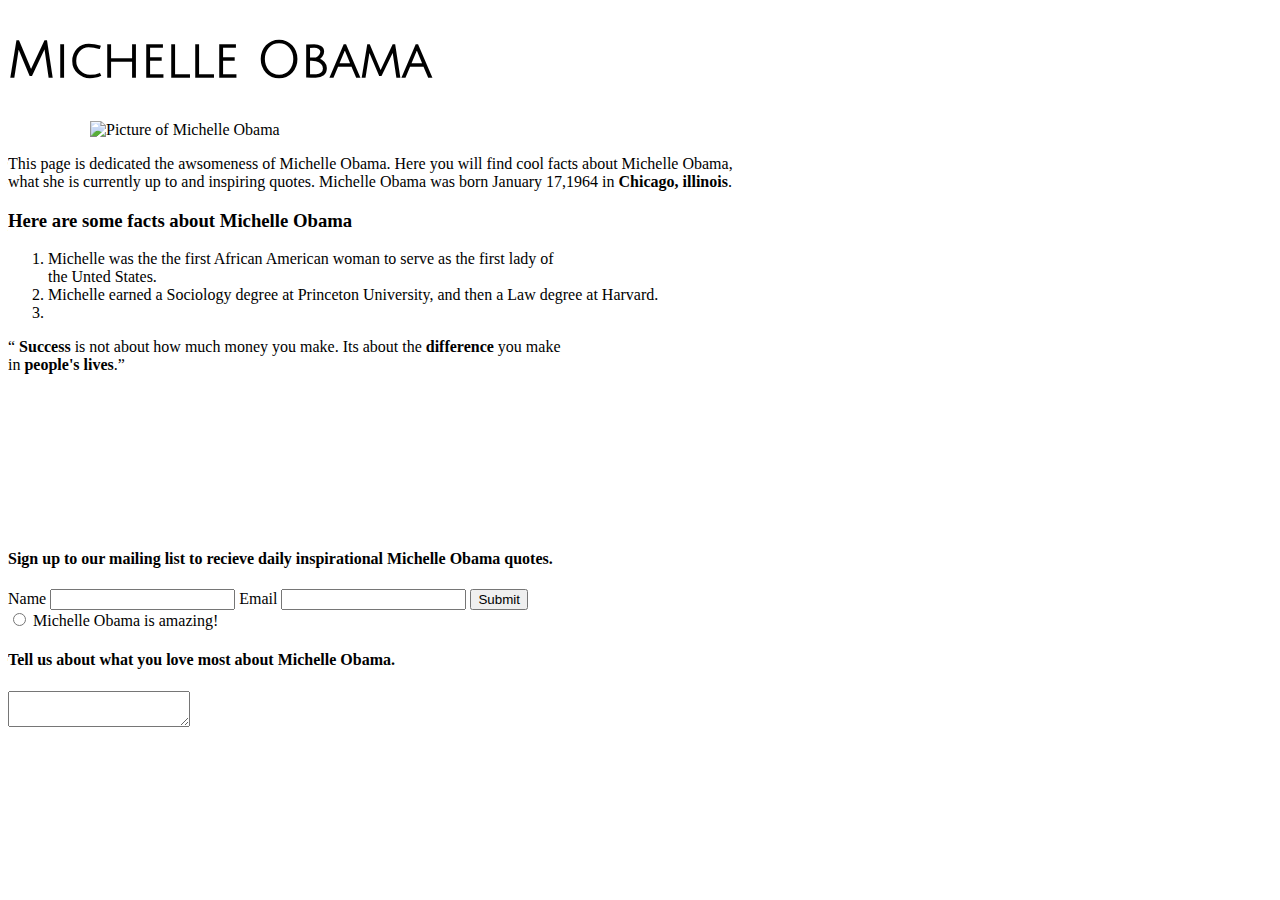
==== fanpage.html @ 24041abb "new-font-image-chage" ====
<!DOCTYPE html>
<html lang="en">
  <head> 
    <link href="https://fonts.googleapis.com/css2?family=Julius+Sans+One&display=swap" rel="stylesheet">
    <meta charset="utf-8">
    <style>
.center {
  display: block;
  margin-left: auto;
  margin-right: auto;
  width: 1100px;
}
.title {
  font-family: Julius Sans One; font-size: 50px;
}
    </style>
  </head>
<body>
<h1 class="title">Michelle Obama</h1>
<img src="e41dfcac-9239-40ca-99b1-d0a3b1ed00ad_1302751_TABLET_LANDSCAPE_LARGE_16_9.jpg" alt="Picture of Michelle Obama" class="center">
<p>This page is dedicated the awsomeness of Michelle Obama. Here you will find
 cool facts about Michelle Obama,<br> what she is currently up to and inspiring quotes.
Michelle Obama was born January 17,1964 in <b>Chicago, illinois</b>.</p>

<h3>Here are some facts about Michelle Obama</h3>
<ol>
    <li>Michelle was the the first African American woman to serve as the first lady of <br>
    the Unted States.</li>
    <li>Michelle earned a Sociology degree at Princeton University, and then a Law degree at Harvard.</li>
    <li></li>
</ol>

<q> <b>Success</b> is not about how much money you make. Its about the <b>difference</b> you make <br>
    in <b>people's lives</b>.</q>

    <div>
        <iframe src="https://www.youtube.com/embed/ln3wAdRAim4" title="First Lady Michelle Obama Carpool Karaoke" frameborder="0" allow="accelerometer; autoplay; clipboard-write; encrypted-media; gyroscope; picture-in-picture"> 
        </iframe>
    </div>

    <h4>Sign up to our mailing list to recieve daily inspirational Michelle Obama quotes.</h4>
    <form>
    <label>Name</label>
    <input type="text">

    <label>Email</label>
    <input type="text">

    <button>Submit</button>
    </form>

    <input type="radio" id="q1" id="q2" id="q3">

    <label for q1 >Michelle Obama is amazing!</label>


<h4>Tell us about what you love most about Michelle Obama.</h4>
    <textarea></textarea>
</body>
</html>
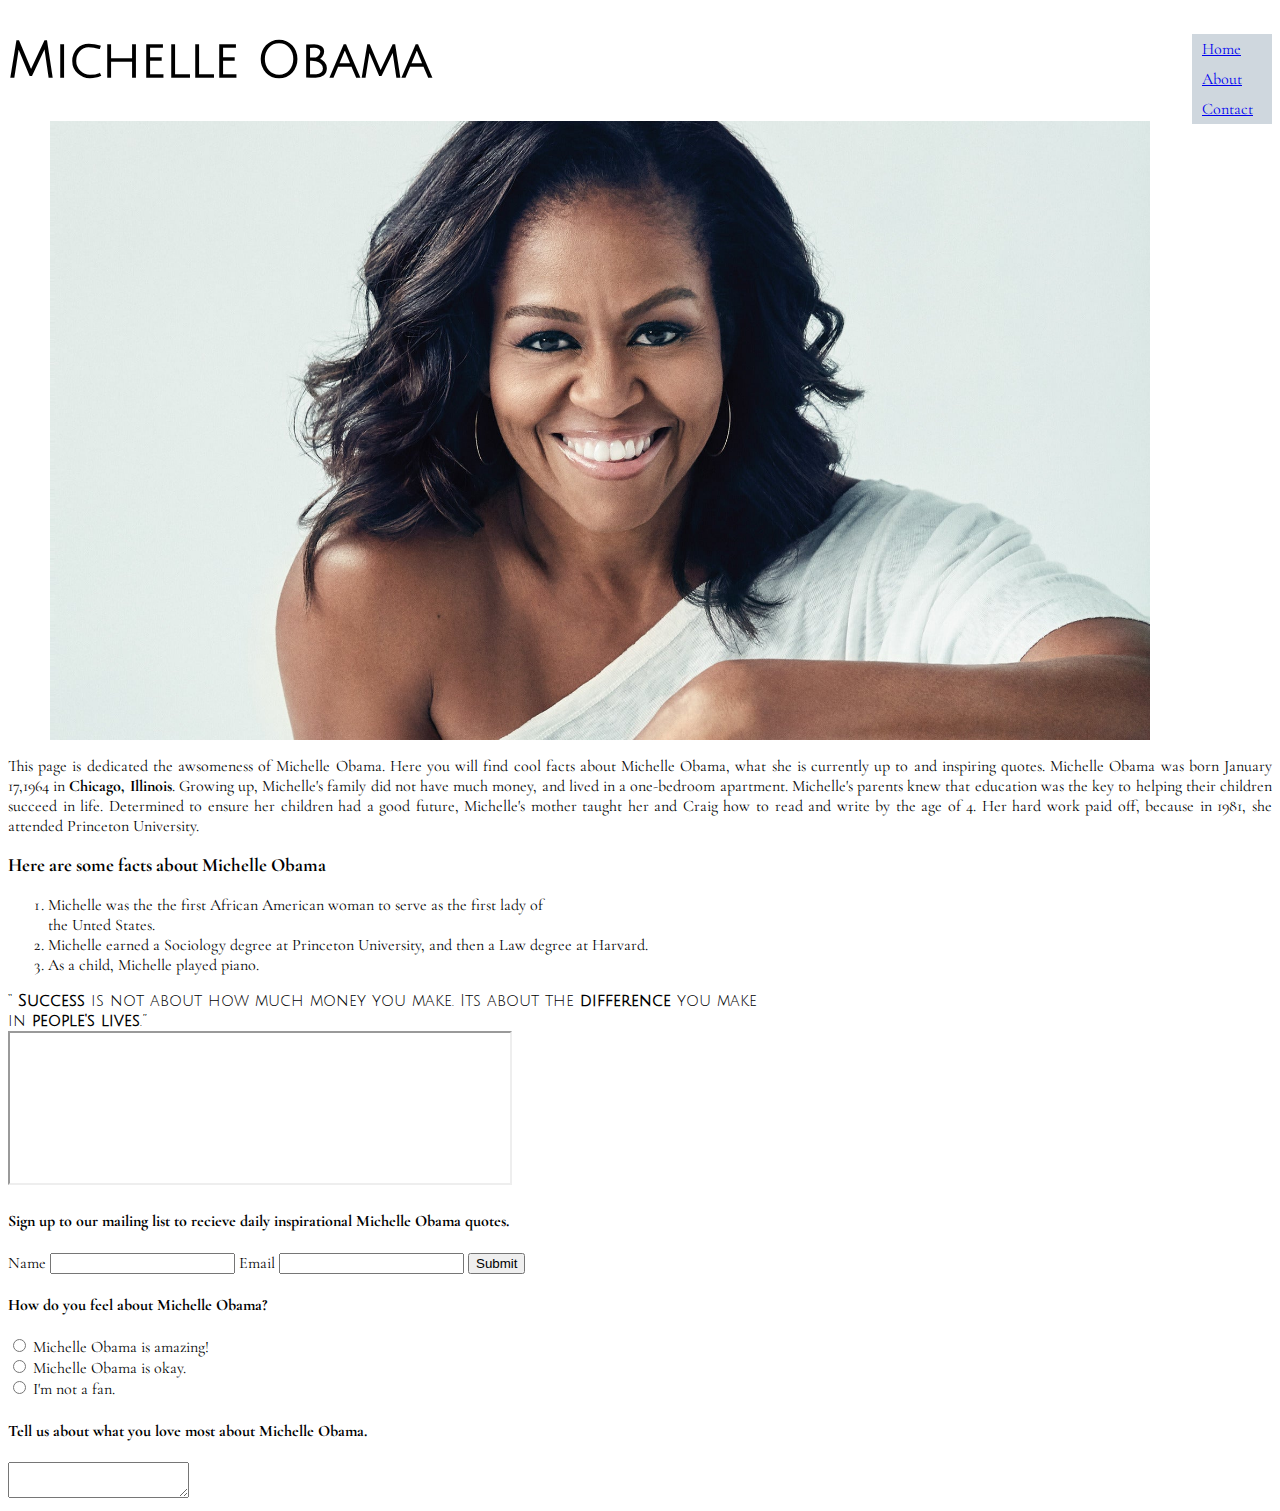
==== commit 65721fdc: "new-nav-bar" ====
--- a/fanpage.html
+++ b/fanpage.html
@@ -1,7 +1,7 @@
 <!DOCTYPE html>
 <html lang="en">
   <head> 
-    <link href="https://fonts.googleapis.com/css2?family=Julius+Sans+One&display=swap" rel="stylesheet">
+    <link href="https://fonts.googleapis.com/css2?family=Cormorant+Garamond:wght@300&family=Julius+Sans+One&display=swap" rel="stylesheet">
     <meta charset="utf-8">
     <style>
 .center {
@@ -13,33 +13,78 @@
 .title {
   font-family: Julius Sans One; font-size: 50px;
 }
+
+.quote {  
+  font-family: Julius Sans One, sans-serif;
+}
+.body {
+  font-family: Cormorant Garamond, serif;
+}
+.video {
+  display: inline-block;
+  margin-left: auto;
+  margin-right: auto;
+  width: 500px;
+}
+ul {
+  list-style-type: none;
+  margin: 0;
+  padding: 0%;
+}
+li a {
+  text-align: left;
+  padding: 5px 10px;
+  display: block;
+  width: 60px;
+  background-color: rgb(207, 215, 222);
+}
+.topnav-right {
+  float: right;
+}
+.p1 {
+  text-align: justify;
+}
     </style>
   </head>
-<body>
+<body class="body">
+<div class="topnav-right">
+<ul>
+  <li><a href="#Home">Home</a></li>
+  <li><a href="#About">About</a></li>
+  <li><a href="#Contact">Contact</a></li>
+</ul>
+</div>
+
 <h1 class="title">Michelle Obama</h1>
-<img src="e41dfcac-9239-40ca-99b1-d0a3b1ed00ad_1302751_TABLET_LANDSCAPE_LARGE_16_9.jpg" alt="Picture of Michelle Obama" class="center">
-<p>This page is dedicated the awsomeness of Michelle Obama. Here you will find
- cool facts about Michelle Obama,<br> what she is currently up to and inspiring quotes.
-Michelle Obama was born January 17,1964 in <b>Chicago, illinois</b>.</p>
+<img src="Assets/MichelleO.jpg" alt="Picture of Michelle Obama" class="center">
+<p class="p1">This page is dedicated the awsomeness of Michelle Obama. Here you will find
+ cool facts about Michelle Obama, what she is currently up to and inspiring quotes.
+Michelle Obama was born January 17,1964 in <b>Chicago, Illinois</b>.
+Growing up, Michelle's family did not have much money, and lived in a one-bedroom apartment.
+Michelle's parents knew that education was the key to helping their children succeed in life. 
+Determined to ensure her children had a good future, Michelle's mother taught her and Craig how to 
+read and write by the age of 4. Her hard work paid off, because in 1981, she attended Princeton University.</p>
 
 <h3>Here are some facts about Michelle Obama</h3>
 <ol>
     <li>Michelle was the the first African American woman to serve as the first lady of <br>
     the Unted States.</li>
     <li>Michelle earned a Sociology degree at Princeton University, and then a Law degree at Harvard.</li>
-    <li></li>
+    <li>As a child, Michelle played piano.</li>
 </ol>
 
-<q> <b>Success</b> is not about how much money you make. Its about the <b>difference</b> you make <br>
+<q class="quote"> <b>Success</b> is not about how much money you make. Its about the <b>difference</b> you make <br>
     in <b>people's lives</b>.</q>
+    <b></b>
 
     <div>
-        <iframe src="https://www.youtube.com/embed/ln3wAdRAim4" title="First Lady Michelle Obama Carpool Karaoke" frameborder="0" allow="accelerometer; autoplay; clipboard-write; encrypted-media; gyroscope; picture-in-picture"> 
+        <iframe src="https://www.youtube.com/embed/ln3wAdRAim4" title="First Lady Michelle Obama Carpool Karaoke" frameborder="100" allow="accelerometer; autoplay; clipboard-write; encrypted-media; gyroscope; picture-in-picture" class="video"> 
         </iframe>
     </div>
 
     <h4>Sign up to our mailing list to recieve daily inspirational Michelle Obama quotes.</h4>
     <form>
+ 
     <label>Name</label>
     <input type="text">
 
@@ -49,12 +94,22 @@
     <button>Submit</button>
     </form>
 
-    <input type="radio" id="q1" id="q2" id="q3">
+    <h4>How do you feel about Michelle Obama?</h4> 
 
-    <label for q1 >Michelle Obama is amazing!</label>
+    <input type="radio" id="q1", id="q2", id="q3">
+    <label for= "q1">Michelle Obama is amazing!</label> <br>
+
+    <input type="radio" id="q2">
+    <label for="q2">Michelle Obama is okay.</label> <br>
+
+    <input type="radio"  id="q3">
+    <label for="q3">I'm not a fan.</label> 
+
 
 
 <h4>Tell us about what you love most about Michelle Obama.</h4>
     <textarea></textarea>
+
+
 </body>
 </html>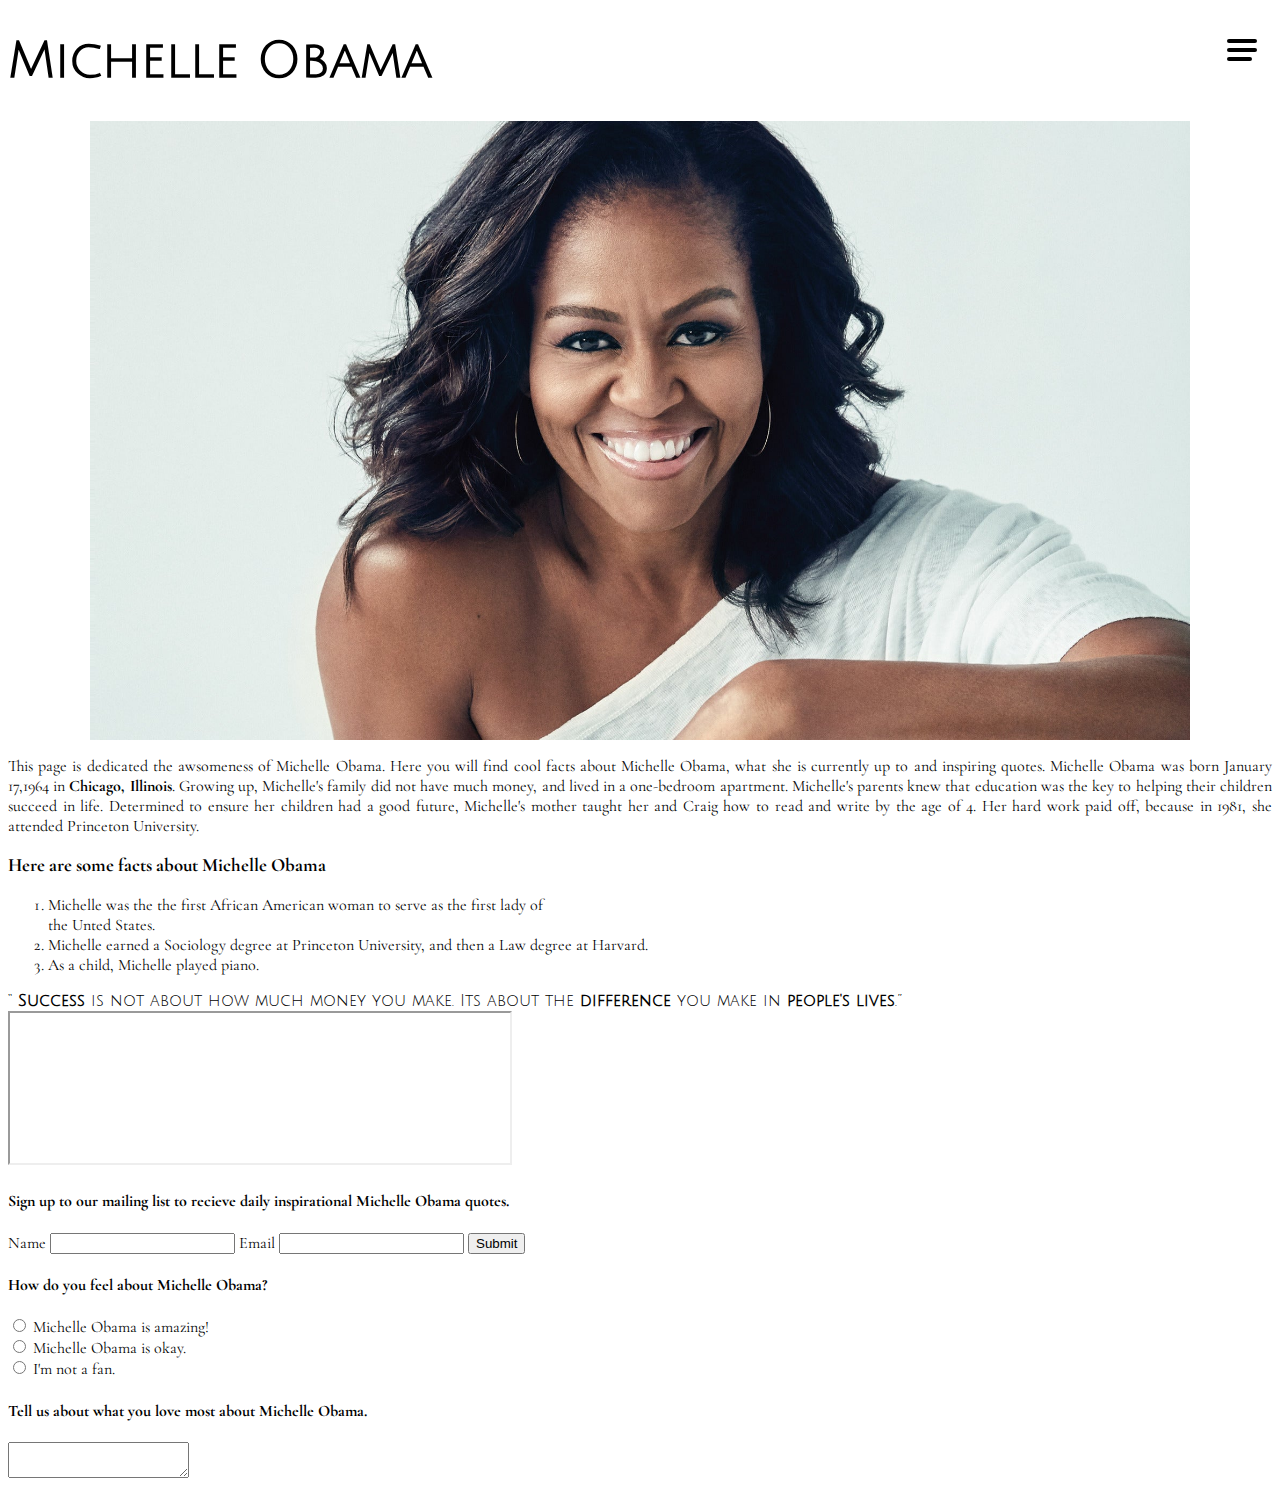
==== commit 253aeccb: "responsive-styling-branch" ====
--- a/fanpage.html
+++ b/fanpage.html
@@ -1,58 +1,23 @@
 <!DOCTYPE html>
 <html lang="en">
   <head> 
-    <link href="https://fonts.googleapis.com/css2?family=Cormorant+Garamond:wght@300&family=Julius+Sans+One&display=swap" rel="stylesheet">
+    <link rel="stylesheet" type="text/css" href="Assets/fanpage.css">
     <meta charset="utf-8">
+    <meta name="viewport" content="width=device-width, initial-scale=1.0">
     <style>
-.center {
-  display: block;
-  margin-left: auto;
-  margin-right: auto;
-  width: 1100px;
-}
-.title {
-  font-family: Julius Sans One; font-size: 50px;
-}
-
-.quote {  
-  font-family: Julius Sans One, sans-serif;
-}
-.body {
-  font-family: Cormorant Garamond, serif;
-}
-.video {
-  display: inline-block;
-  margin-left: auto;
-  margin-right: auto;
-  width: 500px;
-}
-ul {
-  list-style-type: none;
-  margin: 0;
-  padding: 0%;
-}
-li a {
-  text-align: left;
-  padding: 5px 10px;
-  display: block;
-  width: 60px;
-  background-color: rgb(207, 215, 222);
-}
-.topnav-right {
-  float: right;
-}
-.p1 {
-  text-align: justify;
-}
+      @import url('https://fonts.googleapis.com/css2?family=Cormorant+Garamond:wght@300&family=Julius+Sans+One&display=swap');
     </style>
   </head>
 <body class="body">
-<div class="topnav-right">
-<ul>
-  <li><a href="#Home">Home</a></li>
-  <li><a href="#About">About</a></li>
-  <li><a href="#Contact">Contact</a></li>
-</ul>
+
+<div class="wrapper">
+
+<a href="#" class="nav">
+  <div class="one"></div>
+  <div class="two"></div>
+  <div class="three"></div>
+</a>
+
 </div>
 
 <h1 class="title">Michelle Obama</h1>
@@ -73,7 +38,7 @@
     <li>As a child, Michelle played piano.</li>
 </ol>
 
-<q class="quote"> <b>Success</b> is not about how much money you make. Its about the <b>difference</b> you make <br>
+<q class="quote"> <b>Success</b> is not about how much money you make. Its about the <b>difference</b> you make 
     in <b>people's lives</b>.</q>
     <b></b>
 
--- a/Assets/fanpage.css
+++ b/Assets/fanpage.css
@@ -0,0 +1,55 @@
+
+.center {
+    display: block;
+    margin-left: auto;
+    margin-right: auto;
+    width: 1100px;
+  }
+
+  .title {
+    font-family: Julius Sans One; font-size: 50px;
+  }
+  
+  .quote {  
+    font-family: Julius Sans One, sans-serif;
+  }
+  .body {
+    font-family: Cormorant Garamond, serif;
+  }
+  .video {
+    display: inline-block;
+    margin-left: auto;
+    margin-right: auto;
+    width: 500px;
+  }
+  .p1 {
+    text-align: justify;
+  }
+  .nav div {
+    height: 4px;
+    background-color: black;
+    margin: 5px;
+    border-radius: 25px;
+  }
+  .nav {
+    float: right;
+  }
+  .nav {
+    width: 50px;
+    display: inline-block;
+    margin: 3em 3 0 3em;
+    transition: 0.3s;
+   
+  }
+  .one {
+    width: 30px;
+  }
+  .two {
+    width: 30px;
+  }
+  .three {
+    width: 25px;
+  }
+  .nav:hover div {
+    width: 30px;
+  }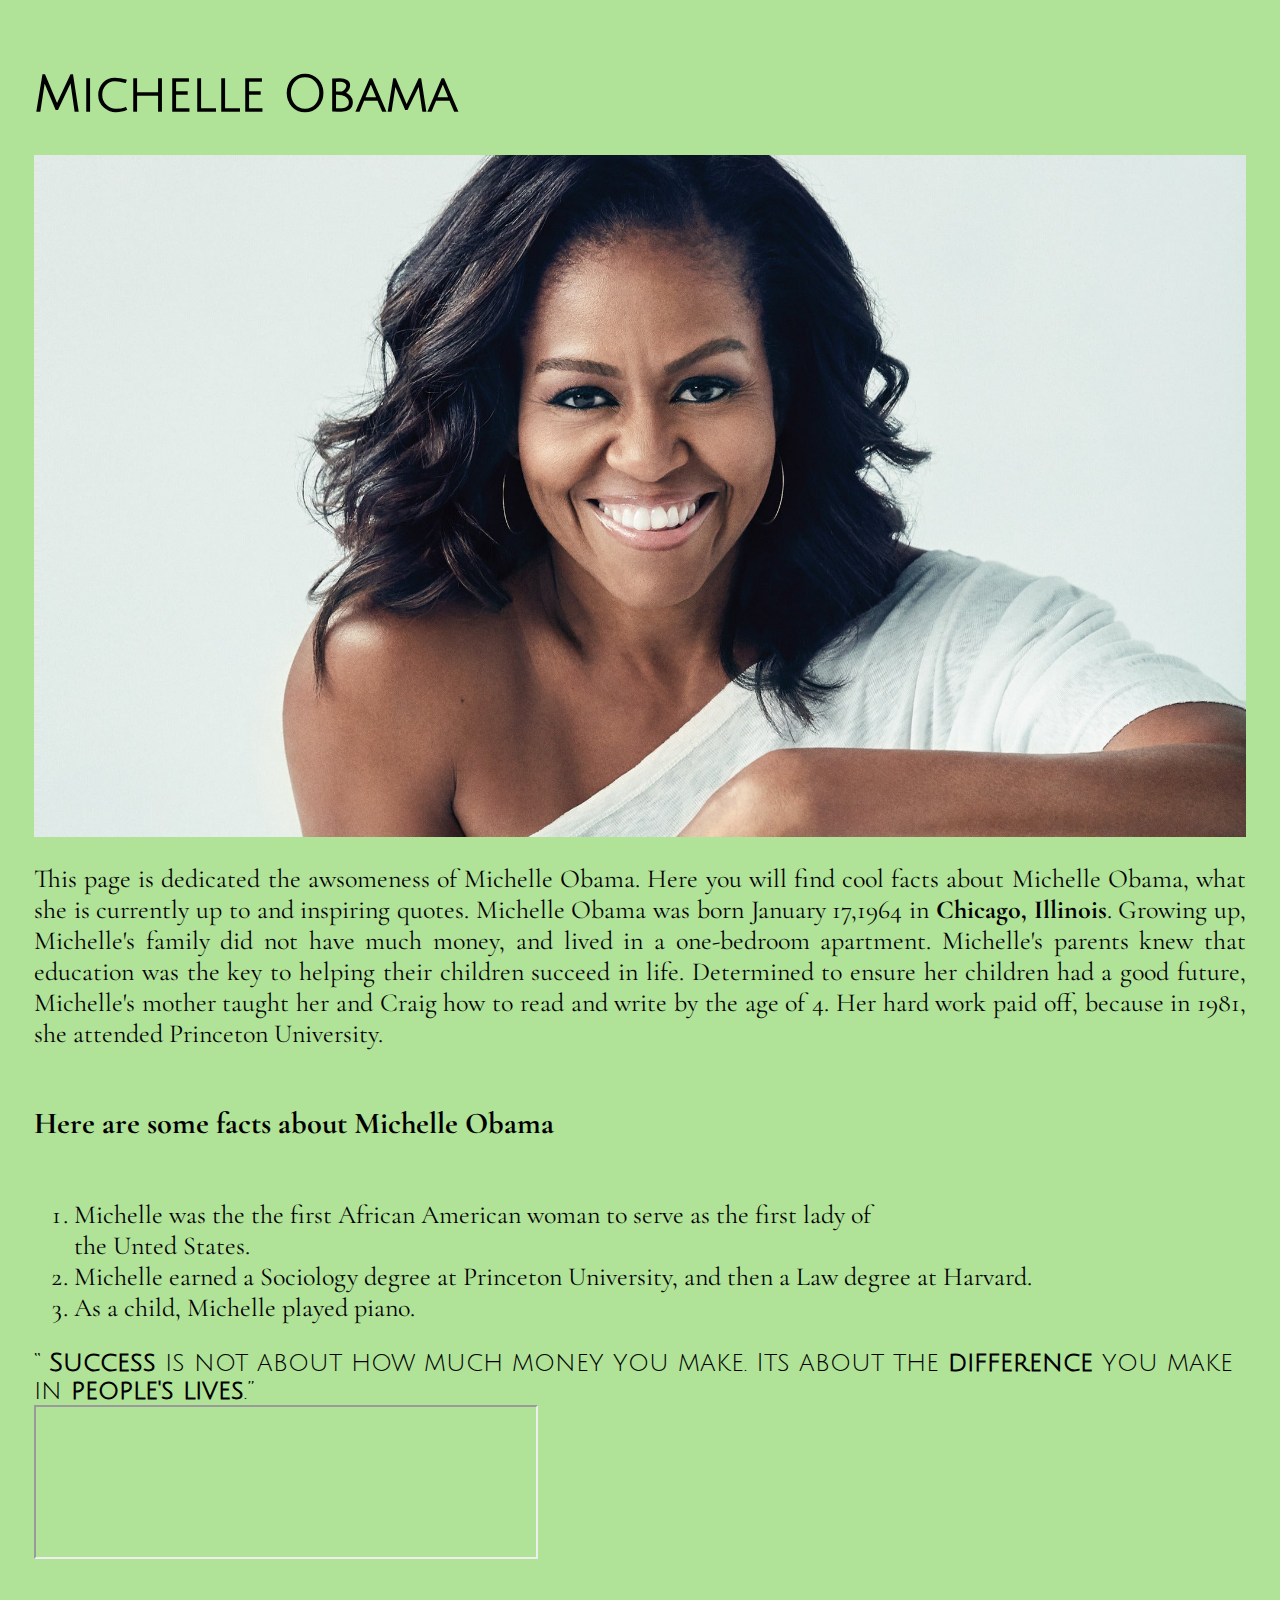
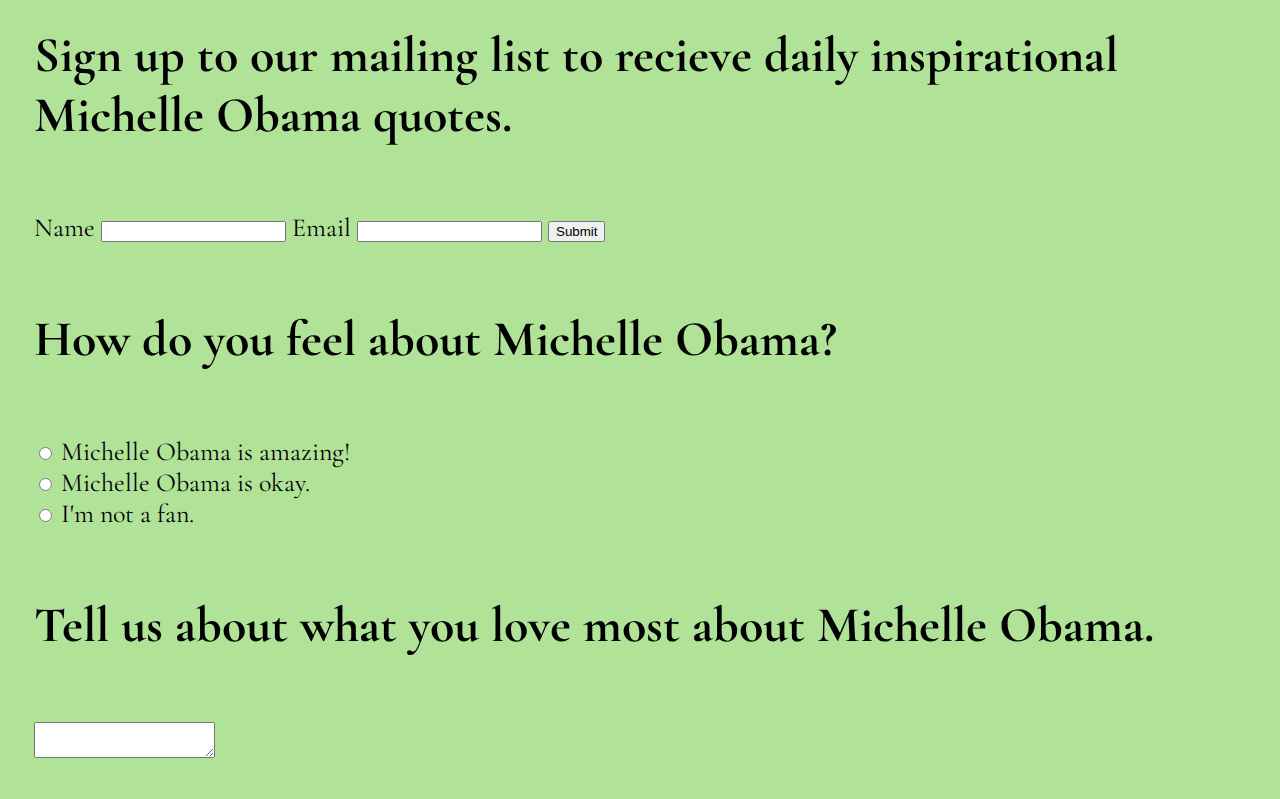
==== commit 0314b9d7: "media-queries" ====
--- a/fanpage.html
+++ b/fanpage.html
@@ -1,80 +1,91 @@
 <!DOCTYPE html>
 <html lang="en">
-  <head> 
-    <link rel="stylesheet" type="text/css" href="Assets/fanpage.css">
-    <meta charset="utf-8">
-    <meta name="viewport" content="width=device-width, initial-scale=1.0">
+  <head>
+    <link rel="stylesheet" type="text/css" href="Assets/fanpage.css" />
+    <meta charset="utf-8" />
+    <meta name="viewport" content="width=device-width, initial-scale=1.0" />
     <style>
-      @import url('https://fonts.googleapis.com/css2?family=Cormorant+Garamond:wght@300&family=Julius+Sans+One&display=swap');
+      @import url("https://fonts.googleapis.com/css2?family=Cormorant+Garamond:wght@300&family=Julius+Sans+One&display=swap");
     </style>
   </head>
-<body class="body">
+  <body class="body">
+      <div class="container"> 
+    <h1>Michelle Obama</h1>
+    <img
+      src="Assets/MichelleO.jpg"
+      alt="Picture of Michelle Obama"
+    />
+    <p class="p1">
+      This page is dedicated the awsomeness of Michelle Obama. Here you will
+      find cool facts about Michelle Obama, what she is currently up to and
+      inspiring quotes. Michelle Obama was born January 17,1964 in
+      <b>Chicago, Illinois</b>. Growing up, Michelle's family did not have much
+      money, and lived in a one-bedroom apartment. Michelle's parents knew that
+      education was the key to helping their children succeed in life.
+      Determined to ensure her children had a good future, Michelle's mother
+      taught her and Craig how to read and write by the age of 4. Her hard work
+      paid off, because in 1981, she attended Princeton University.
+    </p>
+  </div>
+<div class="container">
+    <h3>Here are some facts about Michelle Obama</h3>
+    <ol>
+      <li>
+        Michelle was the the first African American woman to serve as the first
+        lady of <br />
+        the Unted States.
+      </li>
+      <li>
+        Michelle earned a Sociology degree at Princeton University, and then a
+        Law degree at Harvard.
+      </li>
+      <li>As a child, Michelle played piano.</li>
+    </ol>
 
-<div class="wrapper">
-
-<a href="#" class="nav">
-  <div class="one"></div>
-  <div class="two"></div>
-  <div class="three"></div>
-</a>
-
-</div>
-
-<h1 class="title">Michelle Obama</h1>
-<img src="Assets/MichelleO.jpg" alt="Picture of Michelle Obama" class="center">
-<p class="p1">This page is dedicated the awsomeness of Michelle Obama. Here you will find
- cool facts about Michelle Obama, what she is currently up to and inspiring quotes.
-Michelle Obama was born January 17,1964 in <b>Chicago, Illinois</b>.
-Growing up, Michelle's family did not have much money, and lived in a one-bedroom apartment.
-Michelle's parents knew that education was the key to helping their children succeed in life. 
-Determined to ensure her children had a good future, Michelle's mother taught her and Craig how to 
-read and write by the age of 4. Her hard work paid off, because in 1981, she attended Princeton University.</p>
-
-<h3>Here are some facts about Michelle Obama</h3>
-<ol>
-    <li>Michelle was the the first African American woman to serve as the first lady of <br>
-    the Unted States.</li>
-    <li>Michelle earned a Sociology degree at Princeton University, and then a Law degree at Harvard.</li>
-    <li>As a child, Michelle played piano.</li>
-</ol>
-
-<q class="quote"> <b>Success</b> is not about how much money you make. Its about the <b>difference</b> you make 
-    in <b>people's lives</b>.</q>
+    <q class="quote">
+      <b>Success</b> is not about how much money you make. Its about the
+      <b>difference</b> you make in <b>people's lives</b>.</q
+    >
+  </div>
     <b></b>
 
     <div>
-        <iframe src="https://www.youtube.com/embed/ln3wAdRAim4" title="First Lady Michelle Obama Carpool Karaoke" frameborder="100" allow="accelerometer; autoplay; clipboard-write; encrypted-media; gyroscope; picture-in-picture" class="video"> 
-        </iframe>
+      <iframe
+        src="https://www.youtube.com/embed/ln3wAdRAim4"
+        title="First Lady Michelle Obama Carpool Karaoke"
+        frameborder="100"
+        allow="accelerometer; autoplay; clipboard-write; encrypted-media; gyroscope; picture-in-picture"
+        class="video"
+      >
+      </iframe>
     </div>
 
-    <h4>Sign up to our mailing list to recieve daily inspirational Michelle Obama quotes.</h4>
+    <h4>
+      Sign up to our mailing list to recieve daily inspirational Michelle Obama
+      quotes.
+    </h4>
     <form>
- 
-    <label>Name</label>
-    <input type="text">
+      <label>Name</label>
+      <input type="text" />
 
-    <label>Email</label>
-    <input type="text">
+      <label>Email</label>
+      <input type="text" />
 
-    <button>Submit</button>
+      <button>Submit</button>
     </form>
 
-    <h4>How do you feel about Michelle Obama?</h4> 
+    <h4>How do you feel about Michelle Obama?</h4>
 
-    <input type="radio" id="q1", id="q2", id="q3">
-    <label for= "q1">Michelle Obama is amazing!</label> <br>
+    <input type="radio" id="q1" , id="q2" , id="q3" />
+    <label for="q1">Michelle Obama is amazing!</label> <br />
 
-    <input type="radio" id="q2">
-    <label for="q2">Michelle Obama is okay.</label> <br>
+    <input type="radio" id="q2" />
+    <label for="q2">Michelle Obama is okay.</label> <br />
 
-    <input type="radio"  id="q3">
-    <label for="q3">I'm not a fan.</label> 
+    <input type="radio" id="q3" />
+    <label for="q3">I'm not a fan.</label>
 
-
-
-<h4>Tell us about what you love most about Michelle Obama.</h4>
+    <h4>Tell us about what you love most about Michelle Obama.</h4>
     <textarea></textarea>
-
-
-</body>
-</html>+  </body>
+</html>
--- a/Assets/fanpage.css
+++ b/Assets/fanpage.css
@@ -1,13 +1,38 @@
 
-.center {
-    display: block;
-    margin-left: auto;
-    margin-right: auto;
-    width: 1100px;
+.container {
+  display: flex;
+  min-width: 480px;
+  flex-direction: column;
+  justify-content: space-evenly;
+}
+  h1 {
+    font-family: Julius Sans One; font-size: 50px;
   }
-
-  .title {
-    font-family: Julius Sans One; font-size: 50px;
+  @media  (min-width: 480px) {
+    h1,h4,h4 {
+    font-size: 20px;
+    }
+  }
+    @media (min-width: 480px) {
+      .body {
+       font-size: 14px;
+       color:  #FFF;
+       background-color: #3D3B8E;
+       padding: 1em;
+      }
+    }
+  @media (min-width:961px) {
+    h1,h4,h4 {
+      font-size: 50px;
+    }
+  }
+  @media (min-width:961px) {
+    .body {
+      font-size: 26px;
+      background-color: #B0E298;
+      color: #000;
+      padding: 1em;
+    }
   }
   
   .quote {  
@@ -17,30 +42,15 @@
     font-family: Cormorant Garamond, serif;
   }
   .video {
-    display: inline-block;
-    margin-left: auto;
-    margin-right: auto;
+    display: flex;
+    align-items: flex-start;
+    flex-direction: column;
     width: 500px;
   }
   .p1 {
     text-align: justify;
   }
-  .nav div {
-    height: 4px;
-    background-color: black;
-    margin: 5px;
-    border-radius: 25px;
-  }
-  .nav {
-    float: right;
-  }
-  .nav {
-    width: 50px;
-    display: inline-block;
-    margin: 3em 3 0 3em;
-    transition: 0.3s;
-   
-  }
+
   .one {
     width: 30px;
   }
@@ -50,6 +60,4 @@
   .three {
     width: 25px;
   }
-  .nav:hover div {
-    width: 30px;
-  }+ 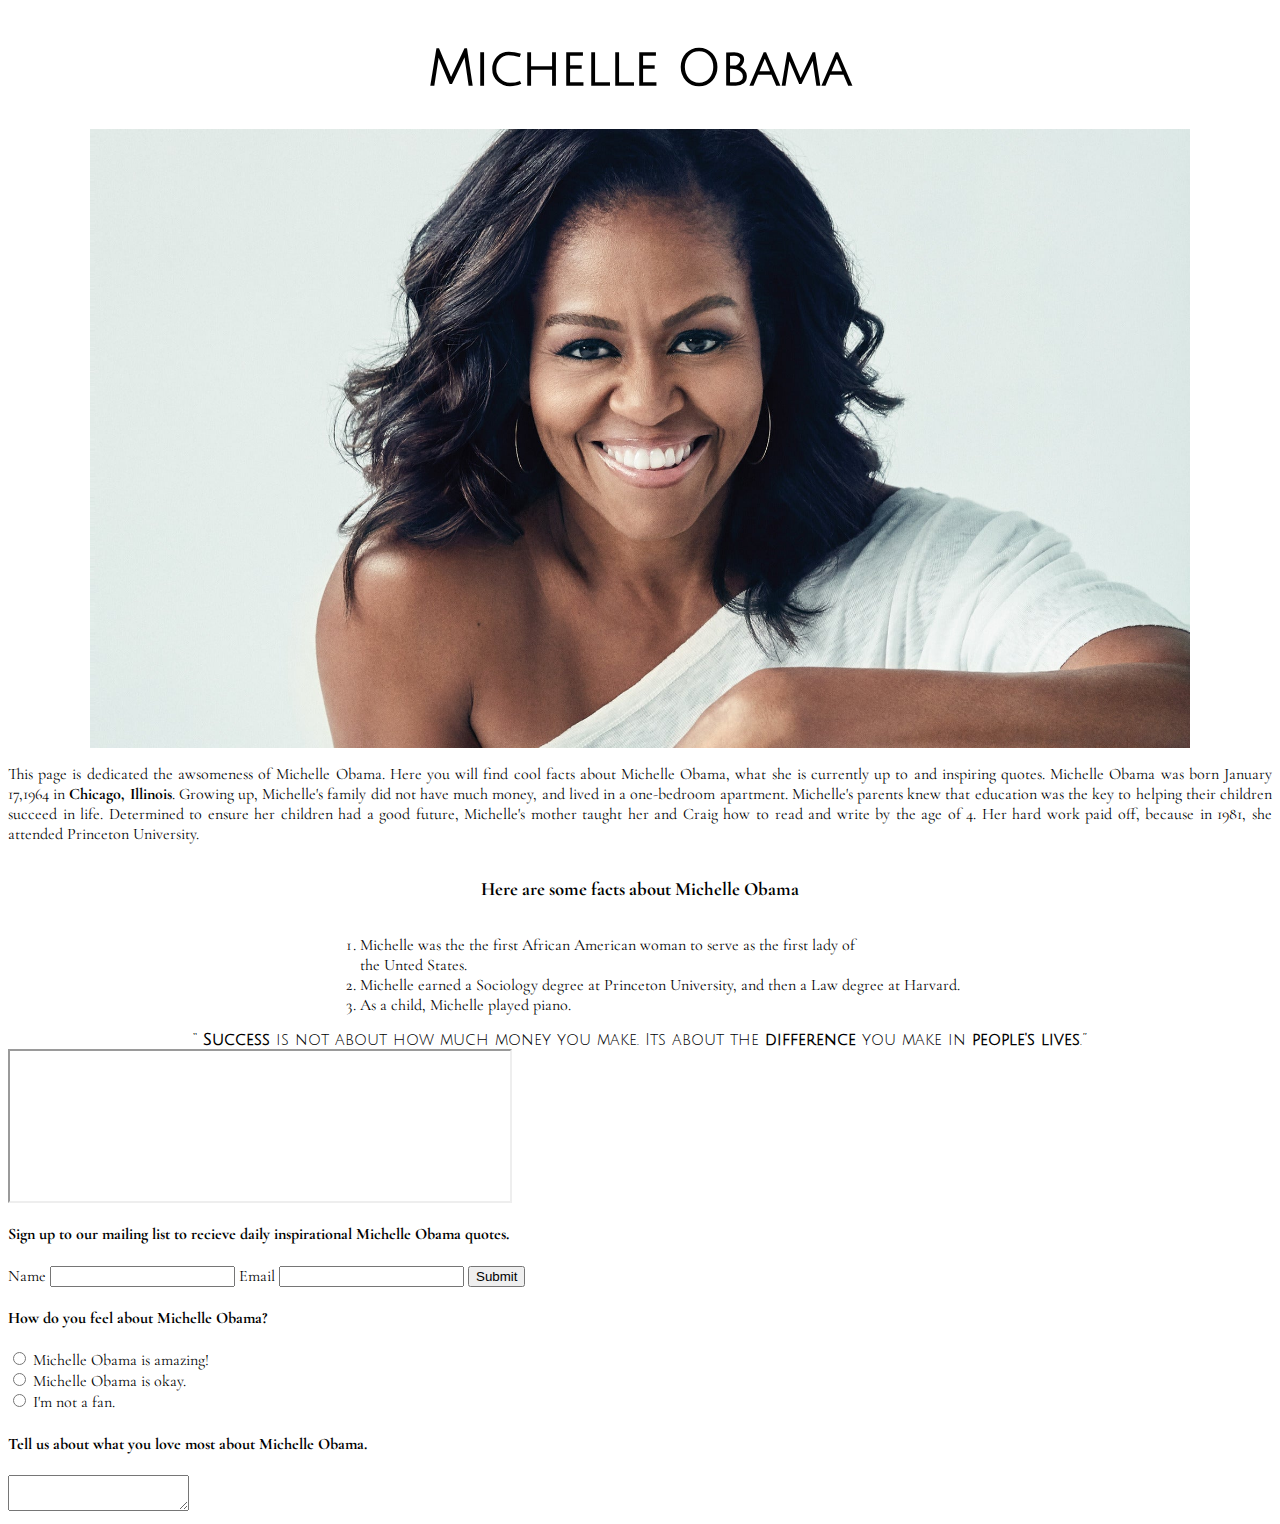
==== commit 09bd6fa3: "flexbox" ====
--- a/fanpage.html
+++ b/fanpage.html
@@ -9,56 +9,55 @@
     </style>
   </head>
   <body class="body">
-      <div class="container"> 
-    <h1>Michelle Obama</h1>
-    <img
-      src="Assets/MichelleO.jpg"
-      alt="Picture of Michelle Obama"
-    />
-    <p class="p1">
-      This page is dedicated the awsomeness of Michelle Obama. Here you will
-      find cool facts about Michelle Obama, what she is currently up to and
-      inspiring quotes. Michelle Obama was born January 17,1964 in
-      <b>Chicago, Illinois</b>. Growing up, Michelle's family did not have much
-      money, and lived in a one-bedroom apartment. Michelle's parents knew that
-      education was the key to helping their children succeed in life.
-      Determined to ensure her children had a good future, Michelle's mother
-      taught her and Craig how to read and write by the age of 4. Her hard work
-      paid off, because in 1981, she attended Princeton University.
-    </p>
-  </div>
-<div class="container">
-    <h3>Here are some facts about Michelle Obama</h3>
-    <ol>
-      <li>
-        Michelle was the the first African American woman to serve as the first
-        lady of <br />
-        the Unted States.
-      </li>
-      <li>
-        Michelle earned a Sociology degree at Princeton University, and then a
-        Law degree at Harvard.
-      </li>
-      <li>As a child, Michelle played piano.</li>
-    </ol>
+    <div class="container">
+      <h1 class="title">Michelle Obama</h1>
+      <img
+        src="Assets/MichelleO.jpg"
+        alt="Picture of Michelle Obama"
+        class="center"
+      />
+      <p class="p1">
+        This page is dedicated the awsomeness of Michelle Obama. Here you will
+        find cool facts about Michelle Obama, what she is currently up to and
+        inspiring quotes. Michelle Obama was born January 17,1964 in
+        <b>Chicago, Illinois</b>. Growing up, Michelle's family did not have
+        much money, and lived in a one-bedroom apartment. Michelle's parents
+        knew that education was the key to helping their children succeed in
+        life. Determined to ensure her children had a good future, Michelle's
+        mother taught her and Craig how to read and write by the age of 4. Her
+        hard work paid off, because in 1981, she attended Princeton University.
+      </p>
+    </div>
+    <div class="container">
+      <h3>Here are some facts about Michelle Obama</h3>
+      <ol>
+        <li>
+          Michelle was the the first African American woman to serve as the
+          first lady of <br />
+          the Unted States.
+        </li>
+        <li>
+          Michelle earned a Sociology degree at Princeton University, and then a
+          Law degree at Harvard.
+        </li>
+        <li>As a child, Michelle played piano.</li>
+      </ol>
 
-    <q class="quote">
-      <b>Success</b> is not about how much money you make. Its about the
-      <b>difference</b> you make in <b>people's lives</b>.</q
+      <q>
+        <b>Success</b> is not about how much money you make. Its about the
+        <b>difference</b> you make in <b>people's lives</b>.</q
+      >
+      <b></b>
+    </div>
+    <b></b>
+    <iframe
+      src="https://www.youtube.com/embed/ln3wAdRAim4"
+      title="First Lady Michelle Obama Carpool Karaoke"
+      frameborder="100"
+      allow="accelerometer; autoplay; clipboard-write; encrypted-media; gyroscope; picture-in-picture"
+      class="video"
     >
-  </div>
-    <b></b>
-
-    <div>
-      <iframe
-        src="https://www.youtube.com/embed/ln3wAdRAim4"
-        title="First Lady Michelle Obama Carpool Karaoke"
-        frameborder="100"
-        allow="accelerometer; autoplay; clipboard-write; encrypted-media; gyroscope; picture-in-picture"
-        class="video"
-      >
-      </iframe>
-    </div>
+    </iframe>
 
     <h4>
       Sign up to our mailing list to recieve daily inspirational Michelle Obama
--- a/Assets/fanpage.css
+++ b/Assets/fanpage.css
@@ -1,41 +1,27 @@
-
 .container {
   display: flex;
-  min-width: 480px;
+  justify-content: center;
+  align-items: center;
   flex-direction: column;
-  justify-content: space-evenly;
 }
-  h1 {
+@media (min-width:480px) {
+  .container {
+    display: flex;
+  }
+}
+
+.center {
+    display: flex;
+    justify-content: center;
+    width: 1100px;
+    align-items: center;
+  }
+
+  .title {
     font-family: Julius Sans One; font-size: 50px;
   }
-  @media  (min-width: 480px) {
-    h1,h4,h4 {
-    font-size: 20px;
-    }
-  }
-    @media (min-width: 480px) {
-      .body {
-       font-size: 14px;
-       color:  #FFF;
-       background-color: #3D3B8E;
-       padding: 1em;
-      }
-    }
-  @media (min-width:961px) {
-    h1,h4,h4 {
-      font-size: 50px;
-    }
-  }
-  @media (min-width:961px) {
-    .body {
-      font-size: 26px;
-      background-color: #B0E298;
-      color: #000;
-      padding: 1em;
-    }
-  }
   
-  .quote {  
+  q {  
     font-family: Julius Sans One, sans-serif;
   }
   .body {
@@ -43,21 +29,10 @@
   }
   .video {
     display: flex;
-    align-items: flex-start;
-    flex-direction: column;
+    justify-content: center;
     width: 500px;
+    align-items: center;
   }
   .p1 {
     text-align: justify;
-  }
-
-  .one {
-    width: 30px;
-  }
-  .two {
-    width: 30px;
-  }
-  .three {
-    width: 25px;
-  }
- +  }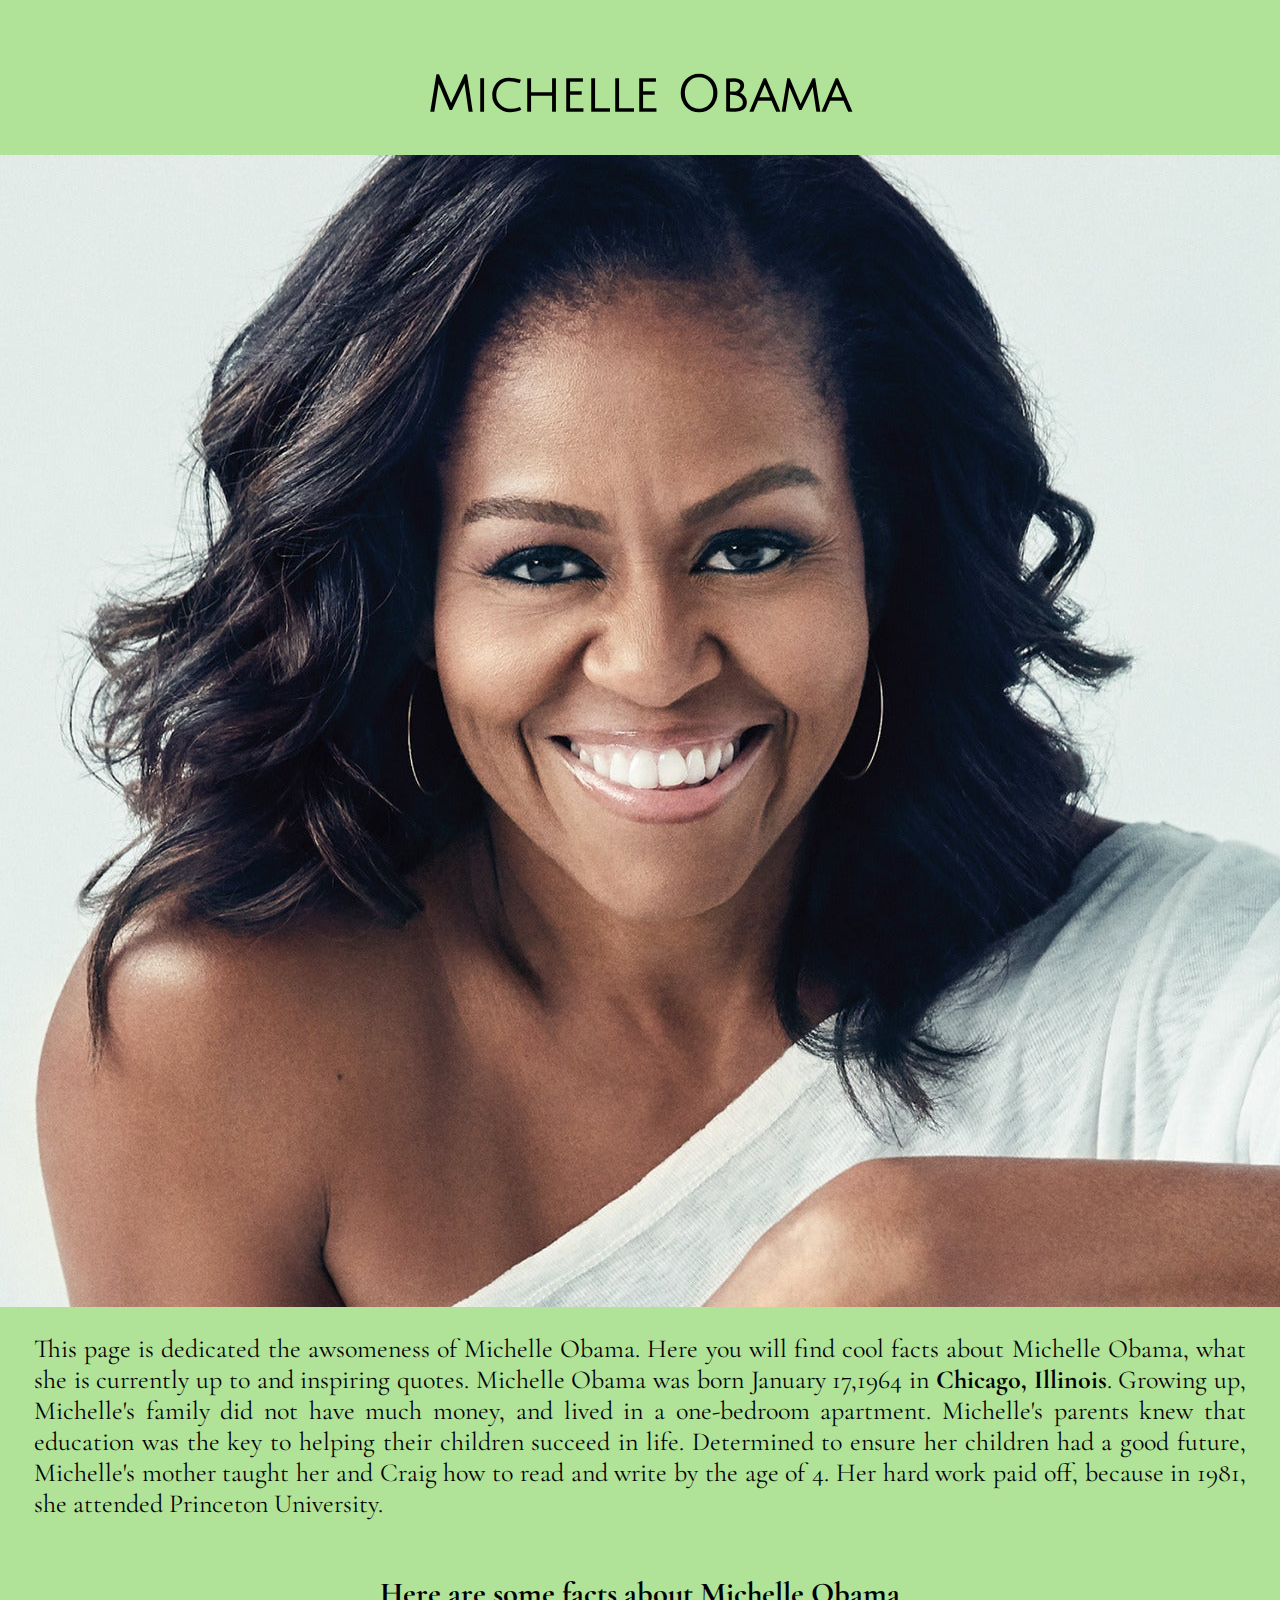
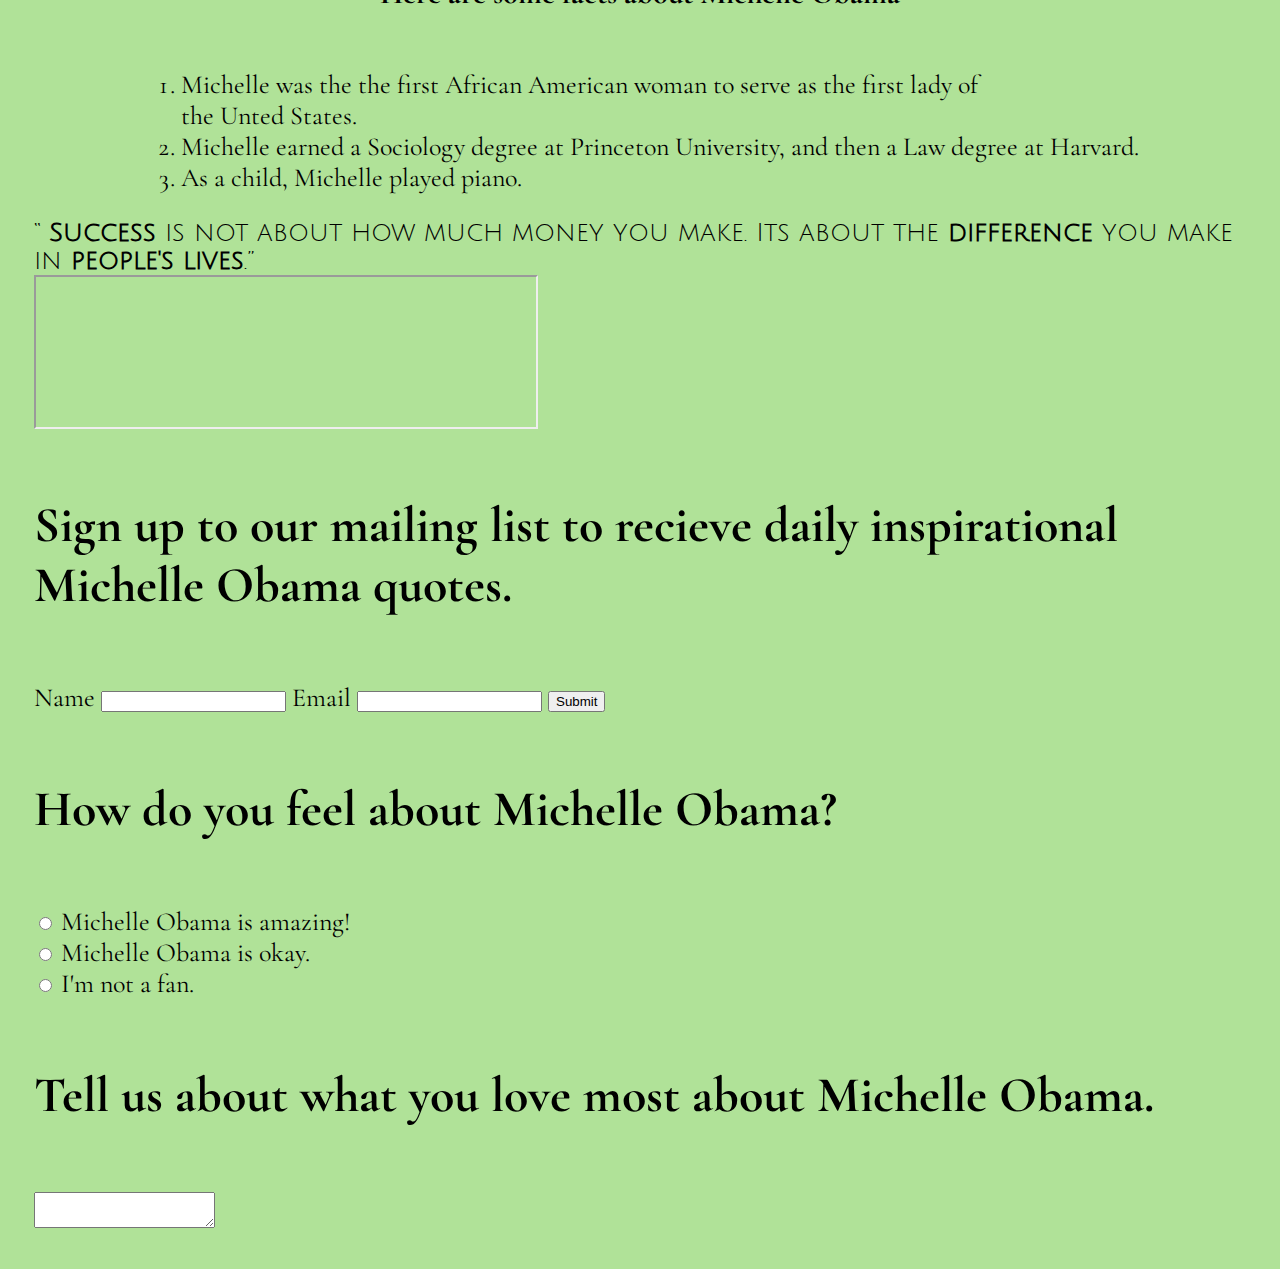
==== commit e9e1d015: "Merge branch 'main' into flexbox" ====
--- a/fanpage.html
+++ b/fanpage.html
@@ -8,56 +8,57 @@
       @import url("https://fonts.googleapis.com/css2?family=Cormorant+Garamond:wght@300&family=Julius+Sans+One&display=swap");
     </style>
   </head>
-  <body class="body">
-    <div class="container">
-      <h1 class="title">Michelle Obama</h1>
-      <img
-        src="Assets/MichelleO.jpg"
-        alt="Picture of Michelle Obama"
-        class="center"
-      />
-      <p class="p1">
-        This page is dedicated the awsomeness of Michelle Obama. Here you will
-        find cool facts about Michelle Obama, what she is currently up to and
-        inspiring quotes. Michelle Obama was born January 17,1964 in
-        <b>Chicago, Illinois</b>. Growing up, Michelle's family did not have
-        much money, and lived in a one-bedroom apartment. Michelle's parents
-        knew that education was the key to helping their children succeed in
-        life. Determined to ensure her children had a good future, Michelle's
-        mother taught her and Craig how to read and write by the age of 4. Her
-        hard work paid off, because in 1981, she attended Princeton University.
-      </p>
+  <body class="body">  
+      <div class="container"> 
+    <h1>Michelle Obama</h1>
+    <img
+      src="Assets/MichelleO.jpg"
+      alt="Picture of Michelle Obama"
+    />
+    <p class="p1">
+      This page is dedicated the awsomeness of Michelle Obama. Here you will
+      find cool facts about Michelle Obama, what she is currently up to and
+      inspiring quotes. Michelle Obama was born January 17,1964 in
+      <b>Chicago, Illinois</b>. Growing up, Michelle's family did not have much
+      money, and lived in a one-bedroom apartment. Michelle's parents knew that
+      education was the key to helping their children succeed in life.
+      Determined to ensure her children had a good future, Michelle's mother
+      taught her and Craig how to read and write by the age of 4. Her hard work
+      paid off, because in 1981, she attended Princeton University.
+    </p>
+  </div>
+<div class="container">
+    <h3>Here are some facts about Michelle Obama</h3>
+    <ol>
+      <li>
+        Michelle was the the first African American woman to serve as the first
+        lady of <br />
+        the Unted States.
+      </li>
+      <li>
+        Michelle earned a Sociology degree at Princeton University, and then a
+        Law degree at Harvard.
+      </li>
+      <li>As a child, Michelle played piano.</li>
+    </ol>
+
+    <q class="quote">
+      <b>Success</b> is not about how much money you make. Its about the
+      <b>difference</b> you make in <b>people's lives</b>.</q
+    >
+  </div>
+    <b></b>
+
+    <div>
+      <iframe
+        src="https://www.youtube.com/embed/ln3wAdRAim4"
+        title="First Lady Michelle Obama Carpool Karaoke"
+        frameborder="100"
+        allow="accelerometer; autoplay; clipboard-write; encrypted-media; gyroscope; picture-in-picture"
+        class="video"
+      >
+      </iframe>
     </div>
-    <div class="container">
-      <h3>Here are some facts about Michelle Obama</h3>
-      <ol>
-        <li>
-          Michelle was the the first African American woman to serve as the
-          first lady of <br />
-          the Unted States.
-        </li>
-        <li>
-          Michelle earned a Sociology degree at Princeton University, and then a
-          Law degree at Harvard.
-        </li>
-        <li>As a child, Michelle played piano.</li>
-      </ol>
-
-      <q>
-        <b>Success</b> is not about how much money you make. Its about the
-        <b>difference</b> you make in <b>people's lives</b>.</q
-      >
-      <b></b>
-    </div>
-    <b></b>
-    <iframe
-      src="https://www.youtube.com/embed/ln3wAdRAim4"
-      title="First Lady Michelle Obama Carpool Karaoke"
-      frameborder="100"
-      allow="accelerometer; autoplay; clipboard-write; encrypted-media; gyroscope; picture-in-picture"
-      class="video"
-    >
-    </iframe>
 
     <h4>
       Sign up to our mailing list to recieve daily inspirational Michelle Obama
--- a/Assets/fanpage.css
+++ b/Assets/fanpage.css
@@ -9,16 +9,40 @@
     display: flex;
   }
 }
-
-.center {
-    display: flex;
-    justify-content: center;
-    width: 1100px;
-    align-items: center;
+.container {
+  display: flex;
+  min-width: 480px;
+  flex-direction: column;
+  justify-content: space-evenly;
+}
+  h1 {
+    font-family: Julius Sans One; font-size: 50px;
   }
-
-  .title {
-    font-family: Julius Sans One; font-size: 50px;
+  @media  (min-width: 480px) {
+    h1,h4,h4 {
+    font-size: 20px;
+    }
+  }
+    @media (min-width: 480px) {
+      .body {
+       font-size: 14px;
+       color:  #FFF;
+       background-color: #3D3B8E;
+       padding: 1em;
+      }
+    }
+  @media (min-width:961px) {
+    h1,h4,h4 {
+      font-size: 50px;
+    }
+  }
+  @media (min-width:961px) {
+    .body {
+      font-size: 26px;
+      background-color: #B0E298;
+      color: #000;
+      padding: 1em;
+    }
   }
   
   q {  
@@ -29,10 +53,10 @@
   }
   .video {
     display: flex;
-    justify-content: center;
+    align-items: flex-start;
+    flex-direction: column;
     width: 500px;
-    align-items: center;
   }
   .p1 {
     text-align: justify;
-  }+  }
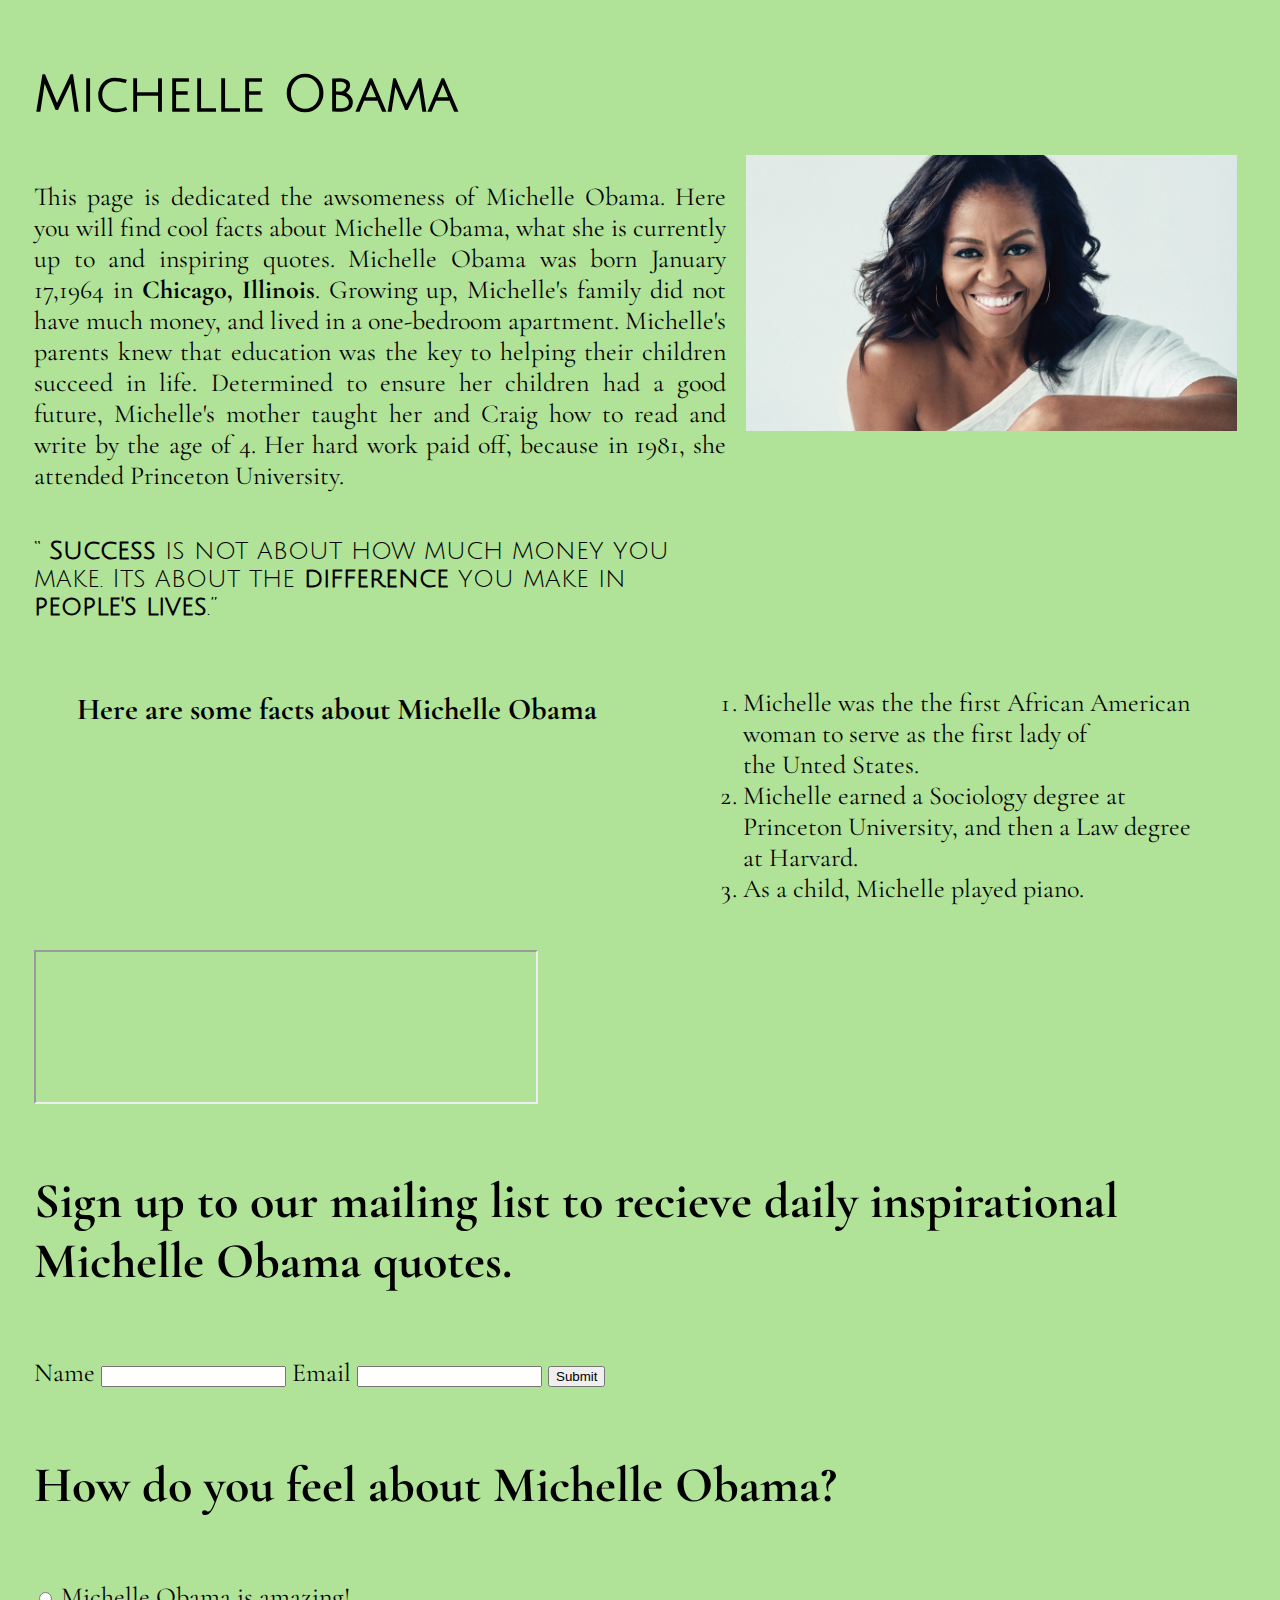
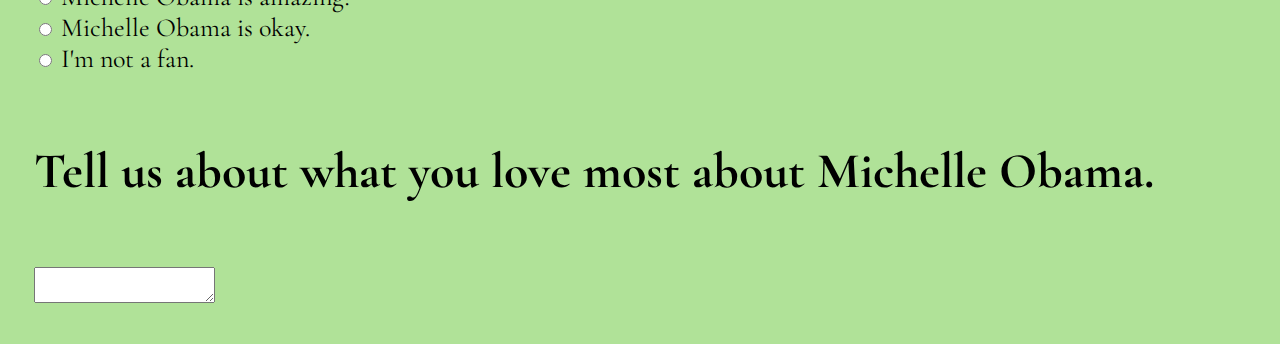
==== commit 51121874: "grid" ====
--- a/fanpage.html
+++ b/fanpage.html
@@ -8,10 +8,12 @@
       @import url("https://fonts.googleapis.com/css2?family=Cormorant+Garamond:wght@300&family=Julius+Sans+One&display=swap");
     </style>
   </head>
-  <body class="body">  
-      <div class="container"> 
+  <body class="body">
+
     <h1>Michelle Obama</h1>
+    <div class="container"> 
     <img
+      class="image"
       src="Assets/MichelleO.jpg"
       alt="Picture of Michelle Obama"
     />
@@ -26,6 +28,10 @@
       taught her and Craig how to read and write by the age of 4. Her hard work
       paid off, because in 1981, she attended Princeton University.
     </p>
+    <q class="quote">
+      <b>Success</b> is not about how much money you make. Its about the
+      <b>difference</b> you make in <b>people's lives</b>.</q
+    >
   </div>
 <div class="container">
     <h3>Here are some facts about Michelle Obama</h3>
@@ -42,10 +48,6 @@
       <li>As a child, Michelle played piano.</li>
     </ol>
 
-    <q class="quote">
-      <b>Success</b> is not about how much money you make. Its about the
-      <b>difference</b> you make in <b>people's lives</b>.</q
-    >
   </div>
     <b></b>
 
--- a/Assets/fanpage.css
+++ b/Assets/fanpage.css
@@ -1,19 +1,23 @@
+
 .container {
-  display: flex;
-  justify-content: center;
-  align-items: center;
-  flex-direction: column;
+  display: grid;
+  grid-template-columns: auto 500px;
+  grid-template-rows: auto auto;
+  gap: 20px;
+  justify-content: space-around;
 }
-@media (min-width:480px) {
-  .container {
-    display: flex;
-  }
+.image {
+  width: 491px;
+  grid-column-start: 2;
+  grid-row-start: 1;
+  grid-row-end: 5;
 }
-.container {
-  display: flex;
-  min-width: 480px;
-  flex-direction: column;
-  justify-content: space-evenly;
+
+.p1 {
+  grid-column-start: 1;
+}
+.quote {
+  grid-column-start: 1;
 }
   h1 {
     font-family: Julius Sans One; font-size: 50px;
@@ -45,7 +49,7 @@
     }
   }
   
-  q {  
+  .quote {  
     font-family: Julius Sans One, sans-serif;
   }
   .body {
@@ -60,3 +64,5 @@
   .p1 {
     text-align: justify;
   }
+
+
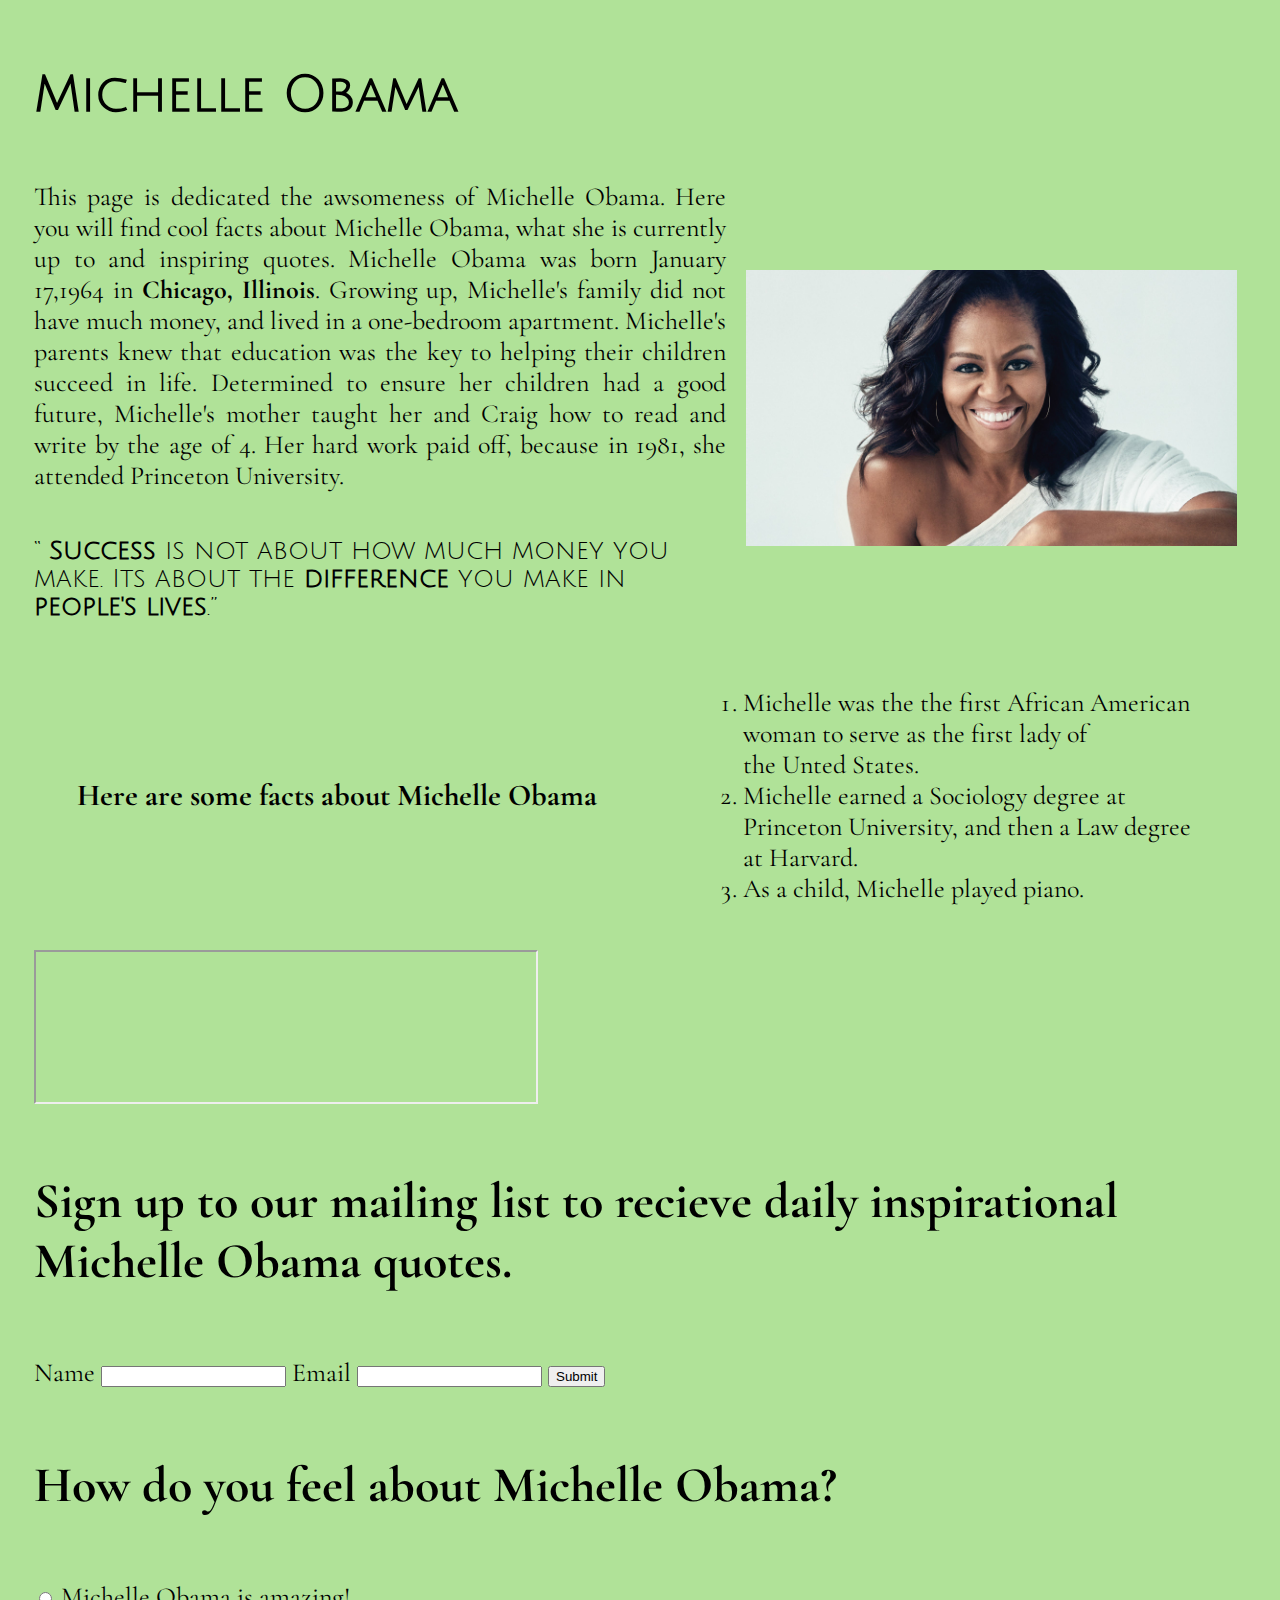
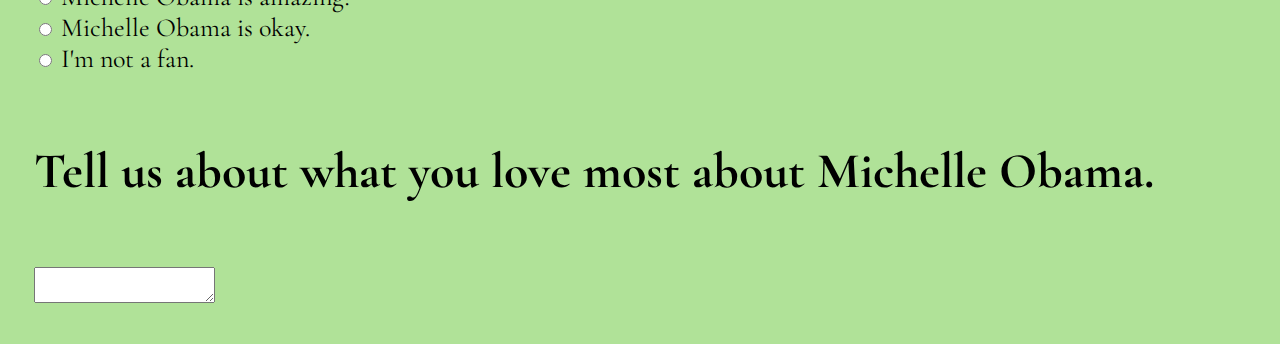
==== commit 242b1e00: "Merge branch 'main' into grid" ====
--- a/fanpage.html
+++ b/fanpage.html
@@ -9,7 +9,6 @@
     </style>
   </head>
   <body class="body">
-
     <h1>Michelle Obama</h1>
     <div class="container"> 
     <img
--- a/Assets/fanpage.css
+++ b/Assets/fanpage.css
@@ -1,4 +1,14 @@
-
+.container {
+  display: flex;
+  justify-content: center;
+  align-items: center;
+  flex-direction: column;
+}
+@media (min-width:480px) {
+  .container {
+    display: flex;
+  }
+}
 .container {
   display: grid;
   grid-template-columns: auto 500px;
@@ -49,7 +59,7 @@
     }
   }
   
-  .quote {  
+  q {  
     font-family: Julius Sans One, sans-serif;
   }
   .body {
@@ -64,5 +74,3 @@
   .p1 {
     text-align: justify;
   }
-
-
